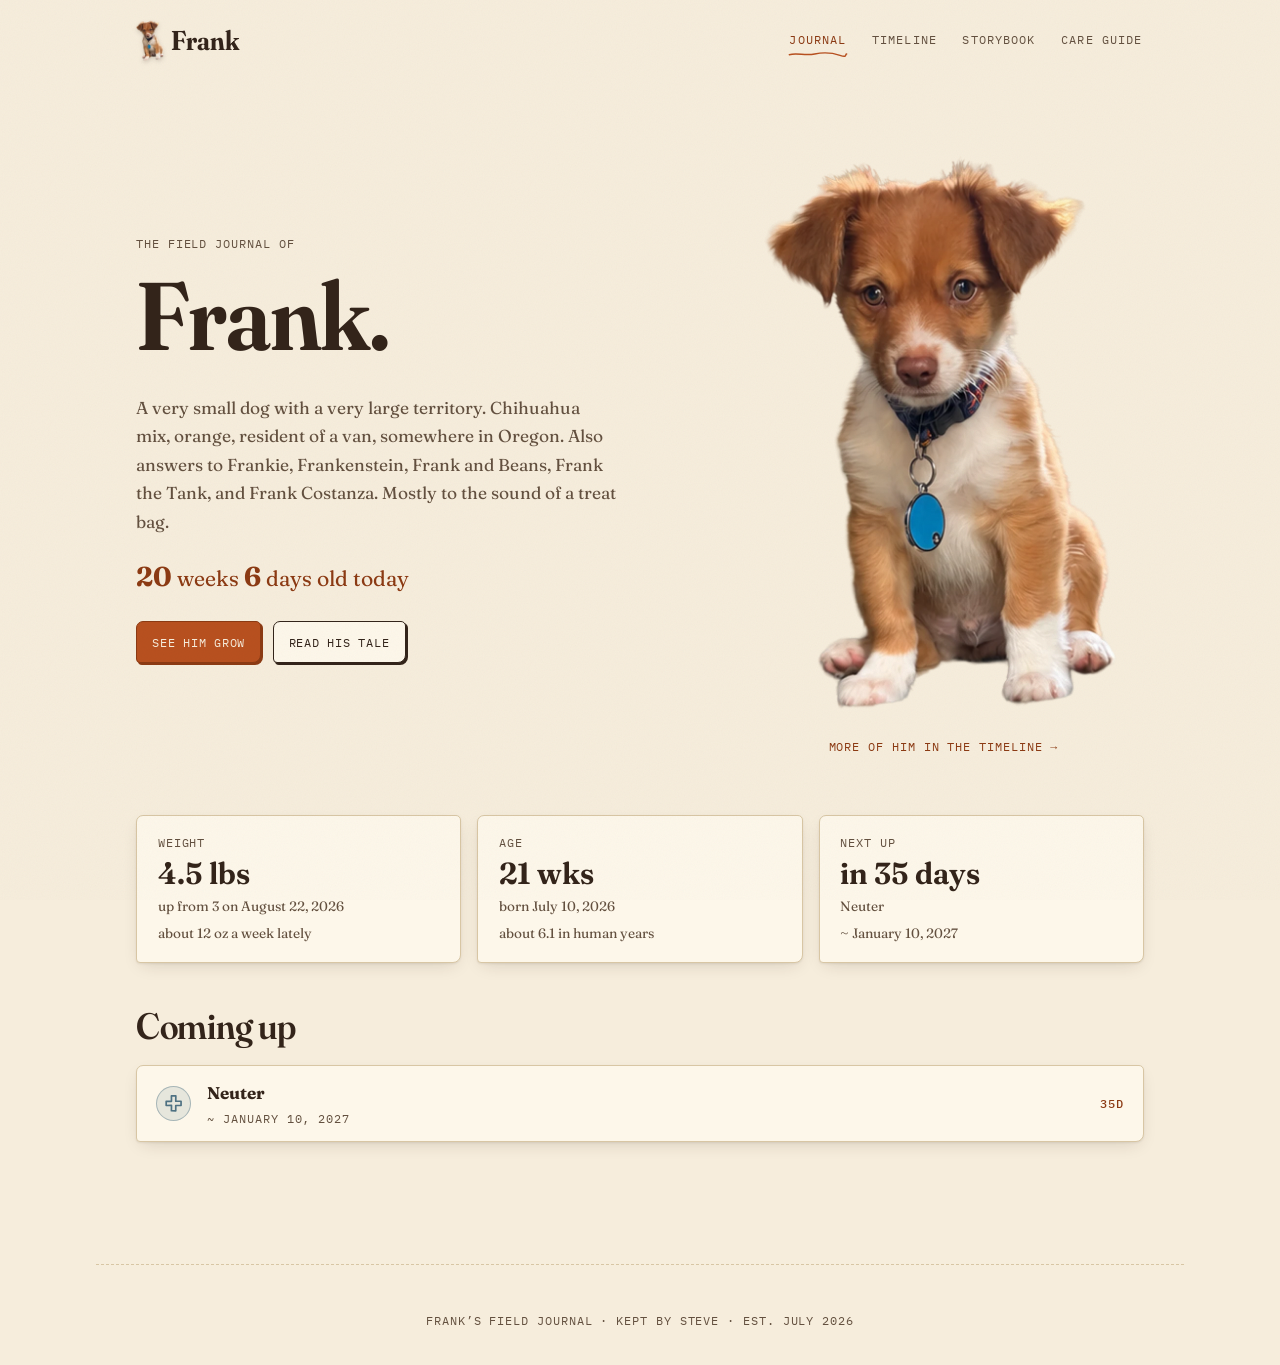
==== index.html @ 4b69120e "Deploy" ====
<!doctype html>
<html lang="en">
  <head>
    <meta charset="UTF-8" />
    <link rel="icon" type="image/svg+xml" href="./paw.svg" />
    <meta name="viewport" content="width=device-width, initial-scale=1.0" />
    <meta name="description" content="Frank's Field Journal. A very small dog, a very large territory." />
    <title>Frank</title>
    <script type="module" crossorigin src="./assets/index-DpwC5OIw.js"></script>
    <link rel="stylesheet" crossorigin href="./assets/index-DYeZfG-1.css">
  </head>
  <body>
    <div id="root"></div>
  </body>
</html>
---- assets/index-DYeZfG-1.css ----
@font-face{font-family:Fraunces Variable;font-style:normal;font-display:swap;font-weight:100 900;src:url(./fraunces-vietnamese-full-normal-7BpKI3vF.woff2) format("woff2-variations");unicode-range:U+0102-0103,U+0110-0111,U+0128-0129,U+0168-0169,U+01A0-01A1,U+01AF-01B0,U+0300-0301,U+0303-0304,U+0308-0309,U+0323,U+0329,U+1EA0-1EF9,U+20AB}@font-face{font-family:Fraunces Variable;font-style:normal;font-display:swap;font-weight:100 900;src:url(./fraunces-latin-ext-full-normal-YHFkNujK.woff2) format("woff2-variations");unicode-range:U+0100-02BA,U+02BD-02C5,U+02C7-02CC,U+02CE-02D7,U+02DD-02FF,U+0304,U+0308,U+0329,U+1D00-1DBF,U+1E00-1E9F,U+1EF2-1EFF,U+2020,U+20A0-20AB,U+20AD-20C0,U+2113,U+2C60-2C7F,U+A720-A7FF}@font-face{font-family:Fraunces Variable;font-style:normal;font-display:swap;font-weight:100 900;src:url(./fraunces-latin-full-normal-CFFu7zhK.woff2) format("woff2-variations");unicode-range:U+0000-00FF,U+0131,U+0152-0153,U+02BB-02BC,U+02C6,U+02DA,U+02DC,U+0304,U+0308,U+0329,U+2000-206F,U+20AC,U+2122,U+2191,U+2193,U+2212,U+2215,U+FEFF,U+FFFD}@font-face{font-family:IBM Plex Mono;font-style:normal;font-display:swap;font-weight:400;src:url(./ibm-plex-mono-cyrillic-ext-400-normal-xuaO2J-f.woff2) format("woff2"),url(./ibm-plex-mono-cyrillic-ext-400-normal-DMdlQ8Kv.woff) format("woff");unicode-range:U+0460-052F,U+1C80-1C8A,U+20B4,U+2DE0-2DFF,U+A640-A69F,U+FE2E-FE2F}@font-face{font-family:IBM Plex Mono;font-style:normal;font-display:swap;font-weight:400;src:url(./ibm-plex-mono-cyrillic-400-normal-BSMlKf0J.woff2) format("woff2"),url(./ibm-plex-mono-cyrillic-400-normal-CEL4l2ZJ.woff) format("woff");unicode-range:U+0301,U+0400-045F,U+0490-0491,U+04B0-04B1,U+2116}@font-face{font-family:IBM Plex Mono;font-style:normal;font-display:swap;font-weight:400;src:url(./ibm-plex-mono-vietnamese-400-normal-BulugwFq.woff2) format("woff2"),url(./ibm-plex-mono-vietnamese-400-normal-DDuiU_S-.woff) format("woff");unicode-range:U+0102-0103,U+0110-0111,U+0128-0129,U+0168-0169,U+01A0-01A1,U+01AF-01B0,U+0300-0301,U+0303-0304,U+0308-0309,U+0323,U+0329,U+1EA0-1EF9,U+20AB}@font-face{font-family:IBM Plex Mono;font-style:normal;font-display:swap;font-weight:400;src:url(./ibm-plex-mono-latin-ext-400-normal-BmRBH3aV.woff2) format("woff2"),url(./ibm-plex-mono-latin-ext-400-normal-D3D2R8hC.woff) format("woff");unicode-range:U+0100-02BA,U+02BD-02C5,U+02C7-02CC,U+02CE-02D7,U+02DD-02FF,U+0304,U+0308,U+0329,U+1D00-1DBF,U+1E00-1E9F,U+1EF2-1EFF,U+2020,U+20A0-20AB,U+20AD-20C0,U+2113,U+2C60-2C7F,U+A720-A7FF}@font-face{font-family:IBM Plex Mono;font-style:normal;font-display:swap;font-weight:400;src:url(./ibm-plex-mono-latin-400-normal-DMJ8VG8y.woff2) format("woff2"),url(./ibm-plex-mono-latin-400-normal-CvHOgSBP.woff) format("woff");unicode-range:U+0000-00FF,U+0131,U+0152-0153,U+02BB-02BC,U+02C6,U+02DA,U+02DC,U+0304,U+0308,U+0329,U+2000-206F,U+20AC,U+2122,U+2191,U+2193,U+2212,U+2215,U+FEFF,U+FFFD}@font-face{font-family:IBM Plex Mono;font-style:normal;font-display:swap;font-weight:500;src:url(./ibm-plex-mono-cyrillic-ext-500-normal-BqneJy0T.woff2) format("woff2"),url(./ibm-plex-mono-cyrillic-ext-500-normal-BIfNGwUT.woff) format("woff");unicode-range:U+0460-052F,U+1C80-1C8A,U+20B4,U+2DE0-2DFF,U+A640-A69F,U+FE2E-FE2F}@font-face{font-family:IBM Plex Mono;font-style:normal;font-display:swap;font-weight:500;src:url(./ibm-plex-mono-cyrillic-500-normal-Bq9vWWag.woff2) format("woff2"),url(./ibm-plex-mono-cyrillic-500-normal-Ael50iVv.woff) format("woff");unicode-range:U+0301,U+0400-045F,U+0490-0491,U+04B0-04B1,U+2116}@font-face{font-family:IBM Plex Mono;font-style:normal;font-display:swap;font-weight:500;src:url(./ibm-plex-mono-vietnamese-500-normal-DZ4AoWbu.woff2) format("woff2"),url(./ibm-plex-mono-vietnamese-500-normal-C8zxqsMH.woff) format("woff");unicode-range:U+0102-0103,U+0110-0111,U+0128-0129,U+0168-0169,U+01A0-01A1,U+01AF-01B0,U+0300-0301,U+0303-0304,U+0308-0309,U+0323,U+0329,U+1EA0-1EF9,U+20AB}@font-face{font-family:IBM Plex Mono;font-style:normal;font-display:swap;font-weight:500;src:url(./ibm-plex-mono-latin-ext-500-normal-CAhNIIs5.woff2) format("woff2"),url(./ibm-plex-mono-latin-ext-500-normal-CZ70TYgx.woff) format("woff");unicode-range:U+0100-02BA,U+02BD-02C5,U+02C7-02CC,U+02CE-02D7,U+02DD-02FF,U+0304,U+0308,U+0329,U+1D00-1DBF,U+1E00-1E9F,U+1EF2-1EFF,U+2020,U+20A0-20AB,U+20AD-20C0,U+2113,U+2C60-2C7F,U+A720-A7FF}@font-face{font-family:IBM Plex Mono;font-style:normal;font-display:swap;font-weight:500;src:url(./ibm-plex-mono-latin-500-normal-DSY6xOcd.woff2) format("woff2"),url(./ibm-plex-mono-latin-500-normal-CB9ihrfo.woff) format("woff");unicode-range:U+0000-00FF,U+0131,U+0152-0153,U+02BB-02BC,U+02C6,U+02DA,U+02DC,U+0304,U+0308,U+0329,U+2000-206F,U+20AC,U+2122,U+2191,U+2193,U+2212,U+2215,U+FEFF,U+FFFD}:root{--paper: #f6eddc;--paper-2: #efe3c9;--paper-3: #e6d5b0;--card: #fdf7ea;--ink: #33241a;--ink-soft: #63503f;--ink-faint: #8a7562;--clay: #b8501f;--clay-deep: #8c3a13;--clay-soft: #e8c3a6;--clay-wash: #f3ddc9;--sage: #77865c;--sage-deep: #52603c;--sage-wash: #e3e6d3;--sky: #7f9fb0;--sky-deep: #4e7182;--sky-wash: #dde7eb;--tape: rgba(250, 236, 189, .7);--line: #d8c6a4;--font-serif: "Fraunces Variable", "Iowan Old Style", Georgia, serif;--font-mono: "IBM Plex Mono", ui-monospace, "SF Mono", monospace;--wag: cubic-bezier(.34, 1.56, .64, 1);--ease-out: cubic-bezier(.22, 1, .36, 1);--dur-quick: .18s;--dur-move: .32s;--dur-slow: .6s;--shadow-card: 0 1px 2px rgba(51, 36, 26, .08), 0 6px 18px -6px rgba(51, 36, 26, .18);--shadow-lift: 0 2px 4px rgba(51, 36, 26, .1), 0 14px 30px -10px rgba(51, 36, 26, .25);--radius: 6px;--radius-wonky: 7px 5px 8px 4px;--page-max: 68rem;--grain-opacity: .05}@media(prefers-reduced-motion:reduce){:root{--wag: ease-out;--dur-quick: 1ms;--dur-move: .12s;--dur-slow: .16s}}*,*:before,*:after{box-sizing:border-box}html{scroll-behavior:smooth}@media(prefers-reduced-motion:reduce){html{scroll-behavior:auto}}body{margin:0;background:var(--paper);color:var(--ink);font-family:var(--font-serif);font-size:17px;line-height:1.65;font-variation-settings:"opsz" 12,"SOFT" 0,"WONK" 0;-webkit-font-smoothing:antialiased;overflow-x:hidden}body:after{content:"";position:fixed;top:0;right:0;bottom:0;left:0;z-index:60;pointer-events:none;opacity:var(--grain-opacity);mix-blend-mode:multiply;background-image:url("data:image/svg+xml,%3Csvg xmlns='http://www.w3.org/2000/svg' width='240' height='240'%3E%3Cfilter id='n'%3E%3CfeTurbulence type='fractalNoise' baseFrequency='0.85' numOctaves='2' stitchTiles='stitch'/%3E%3C/filter%3E%3Crect width='100%25' height='100%25' filter='url(%23n)'/%3E%3C/svg%3E")}h1,h2,h3{font-family:var(--font-serif);line-height:1.12;margin:0 0 .5em;letter-spacing:-.01em}h1{font-size:clamp(2.4rem,6vw,4.2rem);font-weight:640;font-variation-settings:"opsz" 144,"SOFT" 45,"WONK" 1}h2{font-size:clamp(1.6rem,3.4vw,2.3rem);font-weight:600;font-variation-settings:"opsz" 100,"SOFT" 35,"WONK" 1}h3{font-size:1.15rem;font-weight:620;font-variation-settings:"opsz" 40,"SOFT" 20,"WONK" 0}p{margin:0 0 1em}a{color:var(--clay-deep);text-decoration-thickness:1.5px;text-underline-offset:3px;transition:color var(--dur-quick) ease}a:hover{color:var(--clay)}img{max-width:100%;display:block}button{font:inherit;cursor:pointer}::selection{background:var(--clay-soft)}:focus-visible{outline:2.5px solid var(--sky-deep);outline-offset:2px;border-radius:3px}.page{max-width:var(--page-max);margin:0 auto;padding:1.5rem clamp(1rem,4vw,2.5rem) 5rem}.mono{font-family:var(--font-mono);font-size:.72rem;letter-spacing:.08em;text-transform:uppercase;color:var(--ink-soft)}.card{background:var(--card);border:1px solid var(--line);border-radius:var(--radius-wonky);box-shadow:var(--shadow-card)}.tape{position:relative}.tape:before{content:"";position:absolute;top:-12px;left:50%;width:92px;height:26px;transform:translate(-50%) rotate(var(--tape-tilt, -3deg));background:var(--tape);box-shadow:0 1px 2px #33241a1f;opacity:.9;z-index:2}.scribble{background:url("data:image/svg+xml,%3Csvg xmlns='http://www.w3.org/2000/svg' width='120' height='9' viewBox='0 0 120 9'%3E%3Cpath d='M2 6 C 18 2, 32 8, 48 5 S 78 2, 96 6 S 112 4, 118 5' fill='none' stroke='%23b8501f' stroke-width='2.5' stroke-linecap='round'/%3E%3C/svg%3E") repeat-x left bottom / 120px 9px;padding-bottom:10px}.doodle-arrow{color:var(--ink-faint)}.skip-link{position:absolute;left:-999px;top:8px;z-index:100;background:var(--ink);color:var(--paper);padding:.5rem 1rem;border-radius:var(--radius)}.skip-link:focus{left:8px}@media print{body:after{display:none}}.sr-only{position:absolute;width:1px;height:1px;padding:0;margin:-1px;overflow:hidden;clip:rect(0 0 0 0);white-space:nowrap;border:0}.btn{display:inline-flex;align-items:center;gap:.45rem;font-family:var(--font-mono);font-size:.78rem;letter-spacing:.06em;text-transform:uppercase;text-decoration:none;color:var(--ink);background:var(--card);border:1.5px solid var(--ink);border-radius:var(--radius-wonky);padding:.6rem .95rem;box-shadow:2px 2px 0 var(--ink);transition:transform var(--dur-quick) var(--wag),box-shadow var(--dur-quick) var(--wag)}.btn:hover{transform:translate(-1px,-2px) rotate(-.5deg);box-shadow:3px 4px 0 var(--ink);color:var(--ink)}.btn:active{transform:translate(1px,1px);box-shadow:1px 1px 0 var(--ink)}.btn-primary{background:var(--clay);border-color:var(--clay-deep);color:var(--paper);box-shadow:2px 2px 0 var(--clay-deep)}.btn-primary:hover{color:var(--paper);box-shadow:3px 4px 0 var(--clay-deep)}.scrap-photo{margin:0;transform:rotate(var(--tilt, -1.5deg));transition:transform var(--dur-move) var(--wag)}.scrap-photo:hover{transform:rotate(0) scale(1.015)}@media(prefers-reduced-motion:reduce){.scrap-photo,.scrap-photo:hover{transform:none}}.scrap-frame{display:block;width:100%;padding:10px 10px 14px;background:#fffdf7;border:1px solid var(--line);border-radius:2px;box-shadow:var(--shadow-card);cursor:pointer;transition:box-shadow var(--dur-move) var(--wag)}button.scrap-frame:hover{box-shadow:var(--shadow-lift)}span.scrap-frame{cursor:default}.scrap-img{display:block;background-size:cover;background-position:center;border-radius:1px;overflow:hidden}.scrap-img img{width:100%;height:auto;opacity:0;transition:opacity .4s ease}.scrap-img img.is-loaded{opacity:1}.scrap-img video{width:100%;height:auto;display:block}.scrap-video .scrap-frame{position:relative}.scrap-duration{position:absolute;top:16px;right:16px;background:#33241abf;color:var(--paper);padding:.15rem .5rem;border-radius:99px;pointer-events:none}.scrap-photo figcaption{font-family:var(--font-mono);font-size:.72rem;letter-spacing:.04em;color:var(--ink-soft);text-align:center;padding:.5rem .3rem 0}.scrap-place{color:var(--sage-deep);white-space:nowrap}.tmap{padding:1.1rem 1.3rem .8rem}.tmap-head{display:flex;justify-content:space-between;align-items:baseline;gap:.8rem;flex-wrap:wrap}.tmap-head h3{margin:0}.tmap svg{width:100%;height:auto;display:block}.tmap-outline{fill:var(--sage-wash);fill-opacity:.5;stroke:var(--ink-soft);stroke-width:2;stroke-linejoin:round}.tmap-route{fill:none;stroke:var(--clay);stroke-width:2;stroke-dasharray:5 6;stroke-linecap:round}.tmap-paw{fill:var(--clay-deep)}.tmap-label{font-family:var(--font-mono);font-size:10.5px;fill:var(--ink);paint-order:stroke;stroke:var(--card);stroke-width:3px;stroke-linejoin:round}.tmap-note{font-family:var(--font-serif);font-style:italic;font-size:12px;fill:var(--ink-faint)}.tmap-hint{margin:.4rem 0 .3rem;color:var(--ink-faint);text-transform:none;letter-spacing:.03em}.growth-chart{padding:1.1rem 1.3rem .8rem}.growth-head{display:flex;justify-content:space-between;align-items:baseline}.growth-head h3{margin:0}.growth-plot{position:relative}.growth-plot svg{width:100%;height:auto;display:block}.growth-tick{font-family:var(--font-mono);font-size:10px;fill:var(--ink-faint)}.growth-label{font-family:var(--font-mono);font-size:11px;font-weight:500;fill:var(--ink)}.growth-line{stroke-dasharray:1;stroke-dashoffset:1;animation:growth-draw 1.1s var(--ease-out) .2s forwards}@keyframes growth-draw{to{stroke-dashoffset:0}}.growth-tip{position:absolute;transform:translate(-50%,-160%);background:var(--ink);color:var(--paper);padding:.3rem .55rem;border-radius:var(--radius);pointer-events:none;white-space:nowrap;text-transform:none;letter-spacing:.02em}.home-hero{display:grid;grid-template-columns:1.15fr .85fr;gap:clamp(1.5rem,5vw,4rem);align-items:center;padding:clamp(1.5rem,5vh,4rem) 0 2.5rem}@media(max-width:800px){.home-hero{grid-template-columns:1fr}}.home-title{font-size:clamp(3.4rem,9vw,6rem);margin:.1em 0 .25em}.home-aka{font-size:1.08rem;color:var(--ink-soft);max-width:30rem}.home-age{font-size:1.35rem;font-variation-settings:"opsz" 40,"SOFT" 30,"WONK" 1;color:var(--clay-deep);margin:.4rem 0 1.4rem}.home-age strong{font-size:1.7rem;font-weight:680;font-variant-numeric:tabular-nums}.home-cta{display:flex;gap:.7rem;flex-wrap:wrap}.home-hero-art{max-width:24rem;justify-self:center;width:100%;cursor:pointer;user-select:none;-webkit-user-select:none;text-align:center}.home-mascot{width:100%;height:auto;display:block}.home-latest{display:inline-block;margin-top:.9rem;color:var(--clay-deep);text-decoration:none}.home-latest:hover{text-decoration:underline}.home-bento{display:grid;grid-template-columns:repeat(auto-fit,minmax(10.5rem,1fr));gap:1rem;margin:1rem 0 2.6rem}.home-stat{display:flex;flex-direction:column;gap:.3rem;padding:1.1rem 1.3rem}.home-stat strong{font-size:1.9rem;font-weight:640;font-variation-settings:"opsz" 60,"SOFT" 30,"WONK" 0;line-height:1.1}.home-stat-sub{font-size:.85rem;color:var(--ink-soft)}.home-jump{font:inherit;color:var(--clay-deep);background:none;border:none;padding:0;text-decoration:underline;text-decoration-thickness:1.5px;text-underline-offset:3px}.home-jump:hover{color:var(--clay)}.home-upcoming{margin-bottom:2.6rem}.home-upcoming-list{list-style:none;padding:0;margin:0;display:grid;gap:.7rem}.home-upcoming-list li{display:flex;align-items:center;gap:1rem;padding:.85rem 1.2rem}.home-upcoming-list li>div{display:flex;flex-direction:column;gap:.1rem}.home-up-badge{display:inline-flex;align-items:center;justify-content:center;width:2.2rem;height:2.2rem;border-radius:50%;flex:0 0 auto;background:color-mix(in srgb,currentColor 13%,transparent);border:1.5px solid color-mix(in srgb,currentColor 42%,transparent)}.home-up-days{margin-left:auto;color:var(--clay-deep);font-weight:500}.home-open-list{list-style:none;padding:1.4rem 1.6rem;margin:0;display:grid;gap:1rem;background:var(--card);border:1px solid var(--line);border-radius:var(--radius-wonky);box-shadow:var(--shadow-card);background-image:repeating-linear-gradient(transparent 0,transparent 27px,color-mix(in srgb,var(--line) 45%,transparent) 28px)}.home-open-list li{display:flex;gap:.8rem;align-items:flex-start}.home-open-list p{margin:.15rem 0 0;font-size:.88rem;color:var(--ink-soft)}.home-check{flex:0 0 auto;width:1.05rem;height:1.05rem;margin-top:.22rem;border:2px solid var(--ink-soft);border-radius:3px 4px 3px 5px;transform:rotate(-2deg)}.home-open-hint{margin-top:.8rem;color:var(--ink-faint);text-transform:none;letter-spacing:.03em}.site-nav{display:flex;align-items:center;justify-content:space-between;gap:1rem;flex-wrap:wrap;max-width:var(--page-max);margin:0 auto;padding:1.1rem clamp(1rem,4vw,2.5rem) .4rem}.wordmark{display:inline-flex;align-items:center;gap:.45rem;font-size:1.7rem;font-weight:660;font-variation-settings:"opsz" 144,"SOFT" 50,"WONK" 1;color:var(--ink);text-decoration:none;transition:transform var(--dur-quick) var(--wag)}.wordmark:hover{color:var(--ink);transform:rotate(-2deg)}.wordmark-frank{width:auto;height:42px;transform:rotate(-4deg);transition:transform var(--dur-quick) var(--wag);filter:drop-shadow(0 2px 2px rgba(51,36,26,.18))}.wordmark:hover .wordmark-frank{transform:rotate(4deg)}.site-nav nav{display:flex;gap:clamp(.6rem,2vw,1.4rem);flex-wrap:wrap}.nav-link{font-family:var(--font-mono);font-size:.78rem;letter-spacing:.09em;text-transform:uppercase;text-decoration:none;color:var(--ink-soft);padding:.4rem .1rem .55rem;transition:color var(--dur-quick) ease,transform var(--dur-quick) var(--wag)}.nav-link:hover{color:var(--clay-deep);transform:translateY(-2px)}.nav-link.active{color:var(--clay-deep);background:url("data:image/svg+xml,%3Csvg xmlns='http://www.w3.org/2000/svg' width='90' height='8' viewBox='0 0 90 8'%3E%3Cpath d='M2 5 C 14 2, 26 7, 40 4 S 66 2, 78 6 S 85 4, 88 4' fill='none' stroke='%23b8501f' stroke-width='2.2' stroke-linecap='round'/%3E%3C/svg%3E") no-repeat left bottom / 100% 8px}.site-footer{max-width:var(--page-max);margin:0 auto;padding:2.5rem clamp(1rem,4vw,2.5rem) 2rem;border-top:1px dashed var(--line);text-align:center}.paw-cursor{position:fixed;top:0;left:0;z-index:70;pointer-events:none;color:var(--clay);opacity:.5;font-size:.95rem}::view-transition-old(root),::view-transition-new(root){animation-duration:.22s}@media(prefers-reduced-motion:reduce){::view-transition-old(root),::view-transition-new(root){animation:none}}.zoomies{position:fixed;top:0;right:0;bottom:0;left:0;z-index:80;pointer-events:none;overflow:hidden}.zoomies-paw{position:absolute;left:0;color:var(--clay);opacity:.85}@media print{.site-nav,.site-footer,.skip-link{display:none!important}}
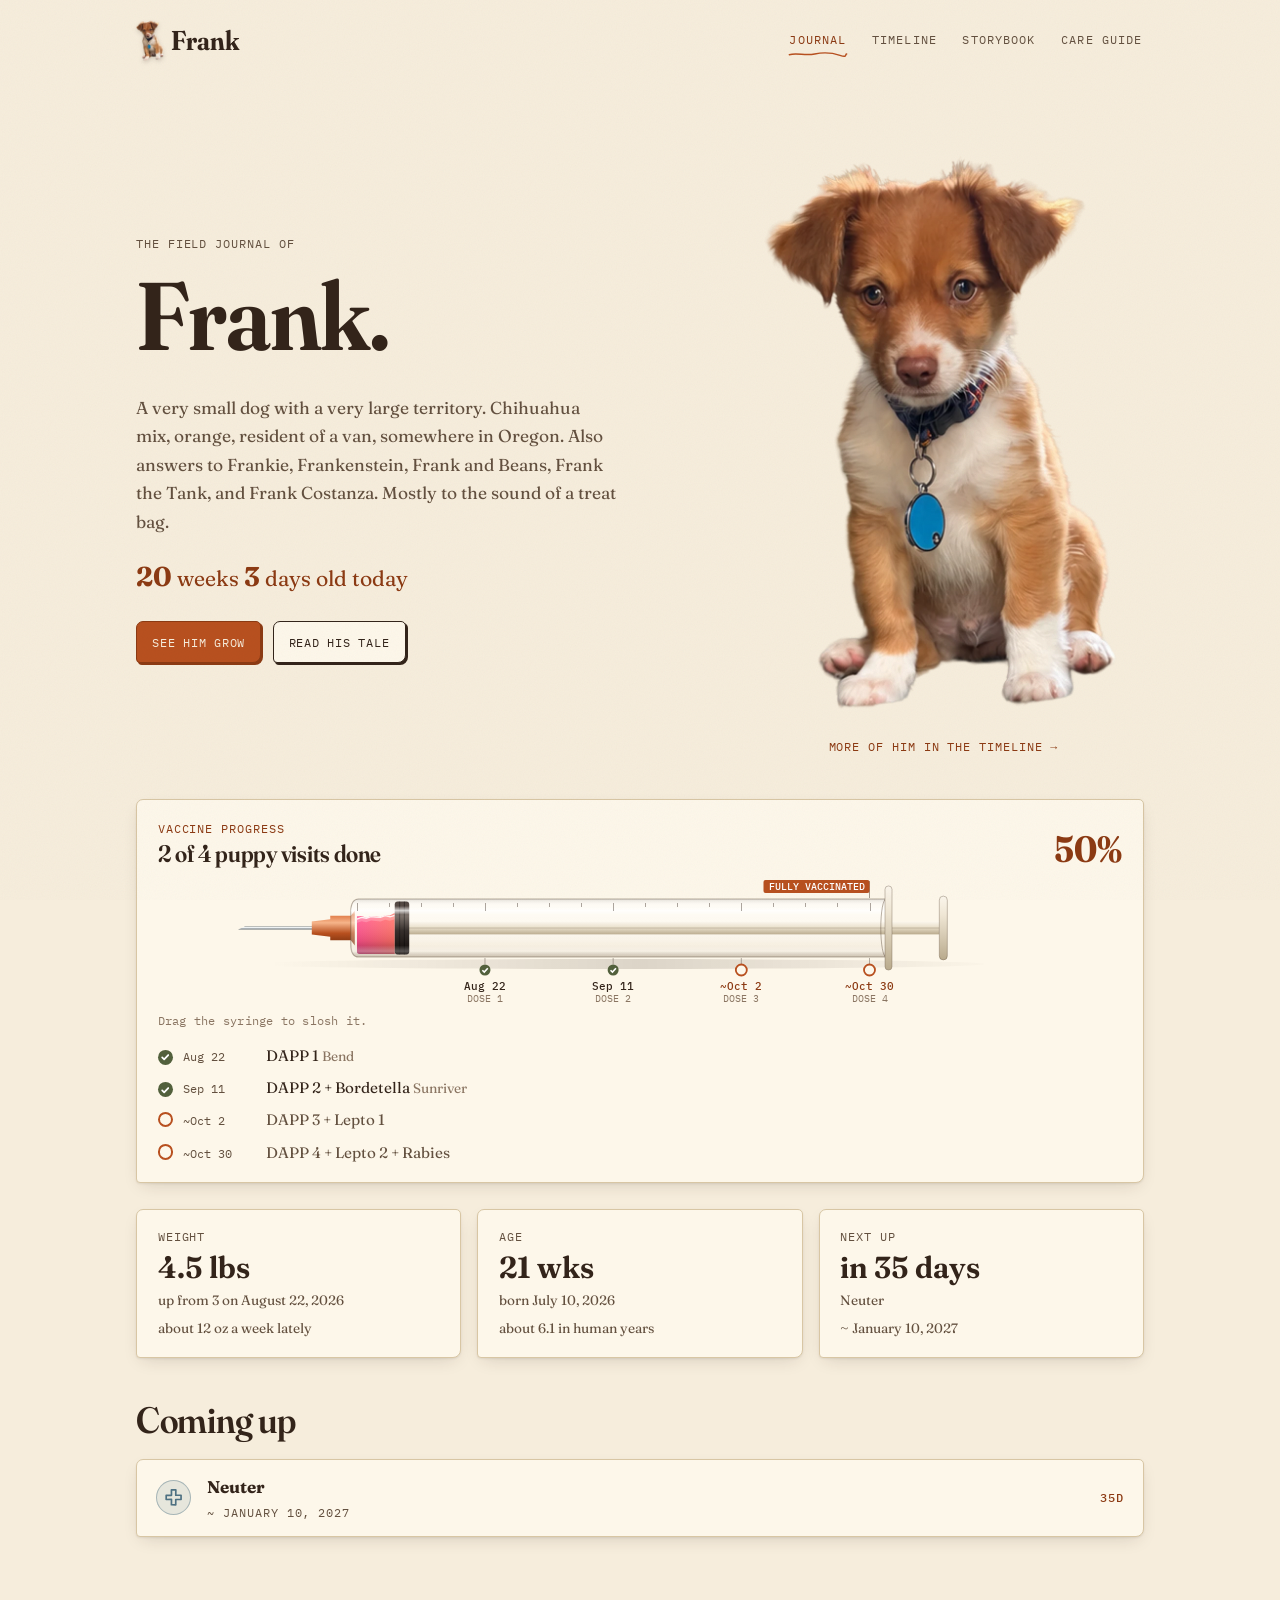
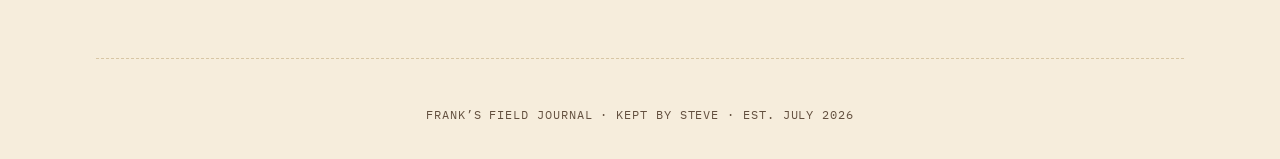
==== commit 23d47805: "Add vaccine progress syringe to home page Co-Authored-By: Claude Opus 5.5 <noreply@anthropic.com> Cl" ====
--- a/index.html
+++ b/index.html
@@ -8,6 +8,7 @@
     <title>Frank</title>
     <script type="module" crossorigin src="./assets/index-DpwC5OIw.js"></script>
     <link rel="stylesheet" crossorigin href="./assets/index-DYeZfG-1.css">
+    <script type="module" src="./extras/vaccine-syringe.js?v=2"></script>
   </head>
   <body>
     <div id="root"></div>
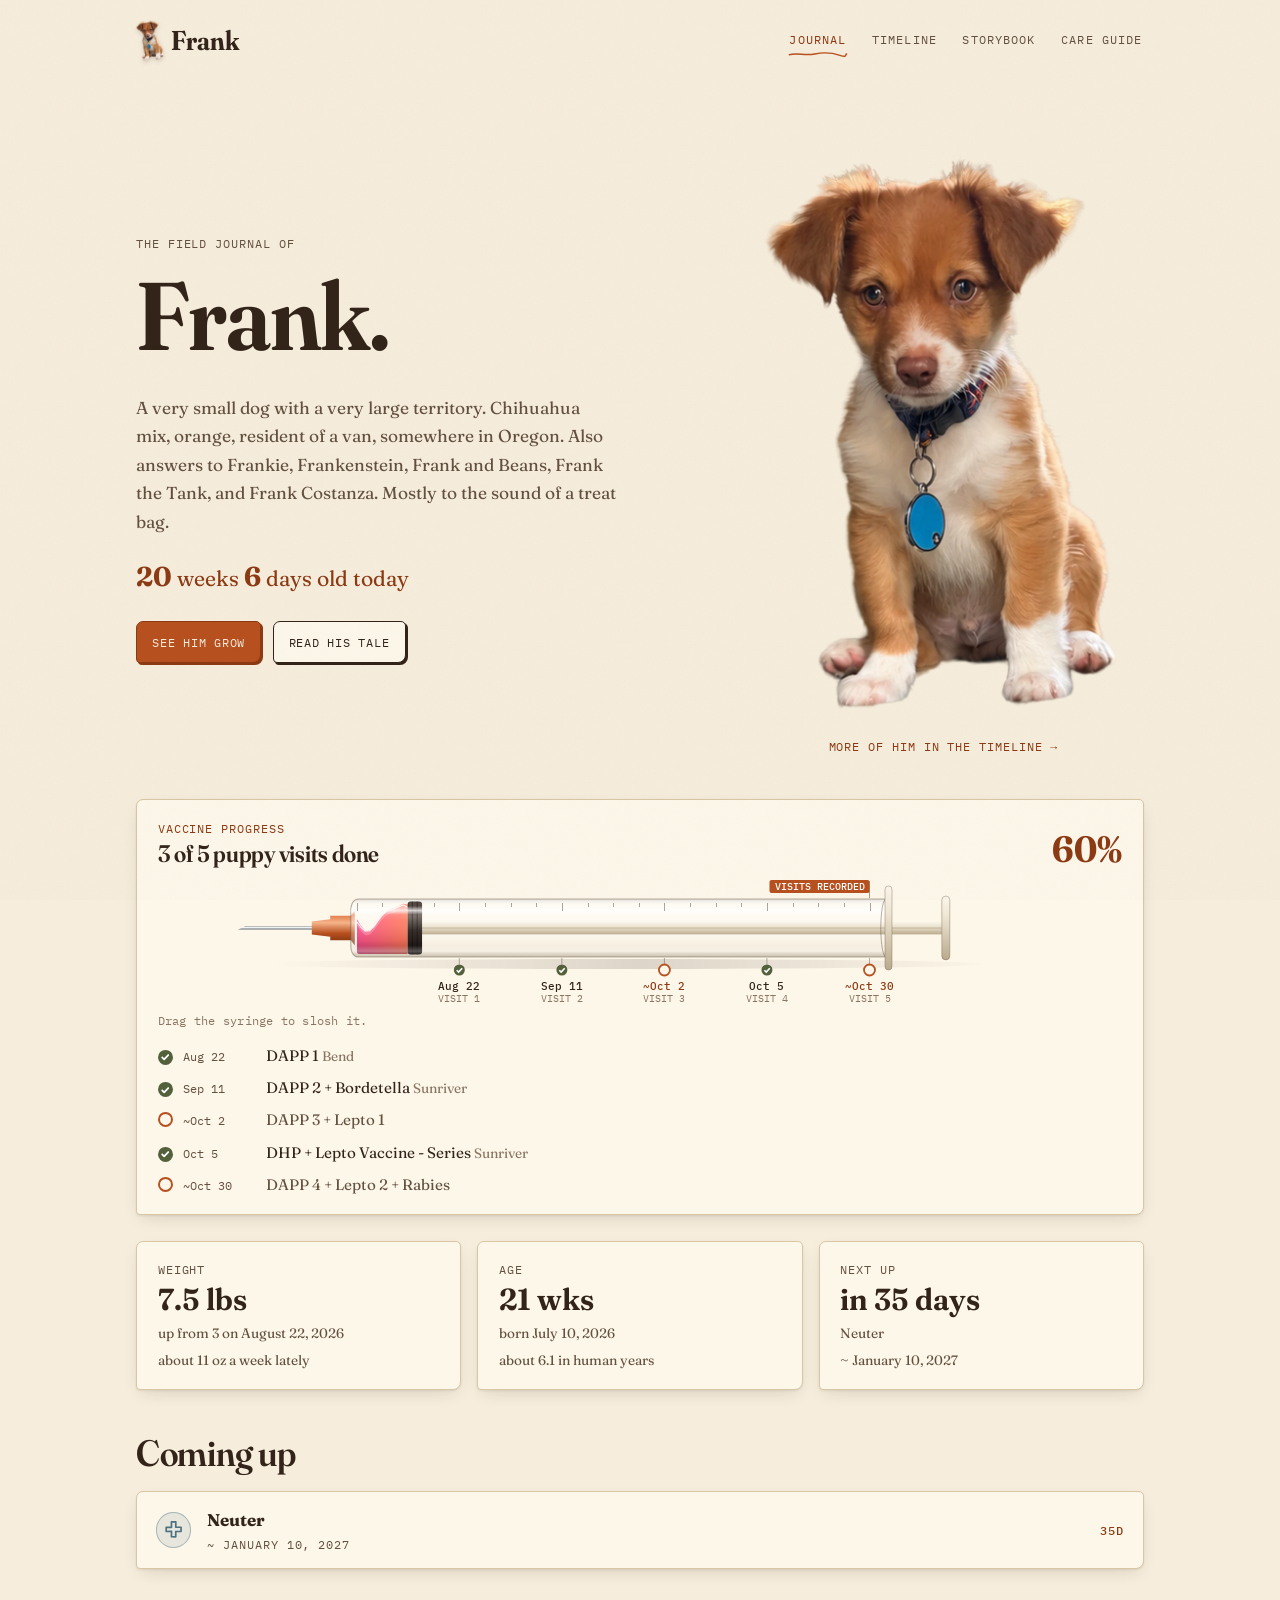
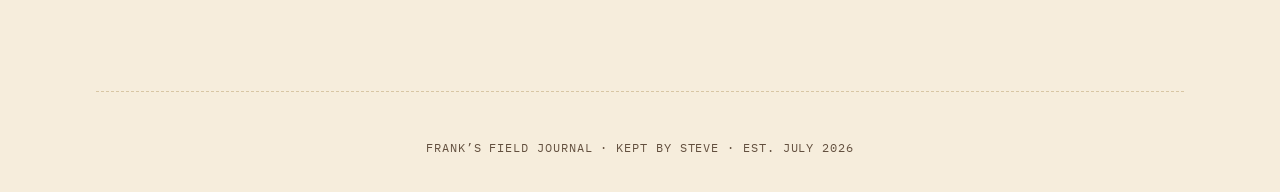
==== commit cbfbcdab: "Record October 5 vaccine and 7.5 lb weigh-in" ====
--- a/index.html
+++ b/index.html
@@ -6,7 +6,7 @@
     <meta name="viewport" content="width=device-width, initial-scale=1.0" />
     <meta name="description" content="Frank's Field Journal. A very small dog, a very large territory." />
     <title>Frank</title>
-    <script type="module" crossorigin src="./assets/index-DpwC5OIw.js"></script>
+    <script type="module" crossorigin src="./assets/index-uD_aRKPD.js"></script>
     <link rel="stylesheet" crossorigin href="./assets/index-DYeZfG-1.css">
     <script type="module" src="./extras/vaccine-syringe.js?v=2"></script>
   </head>
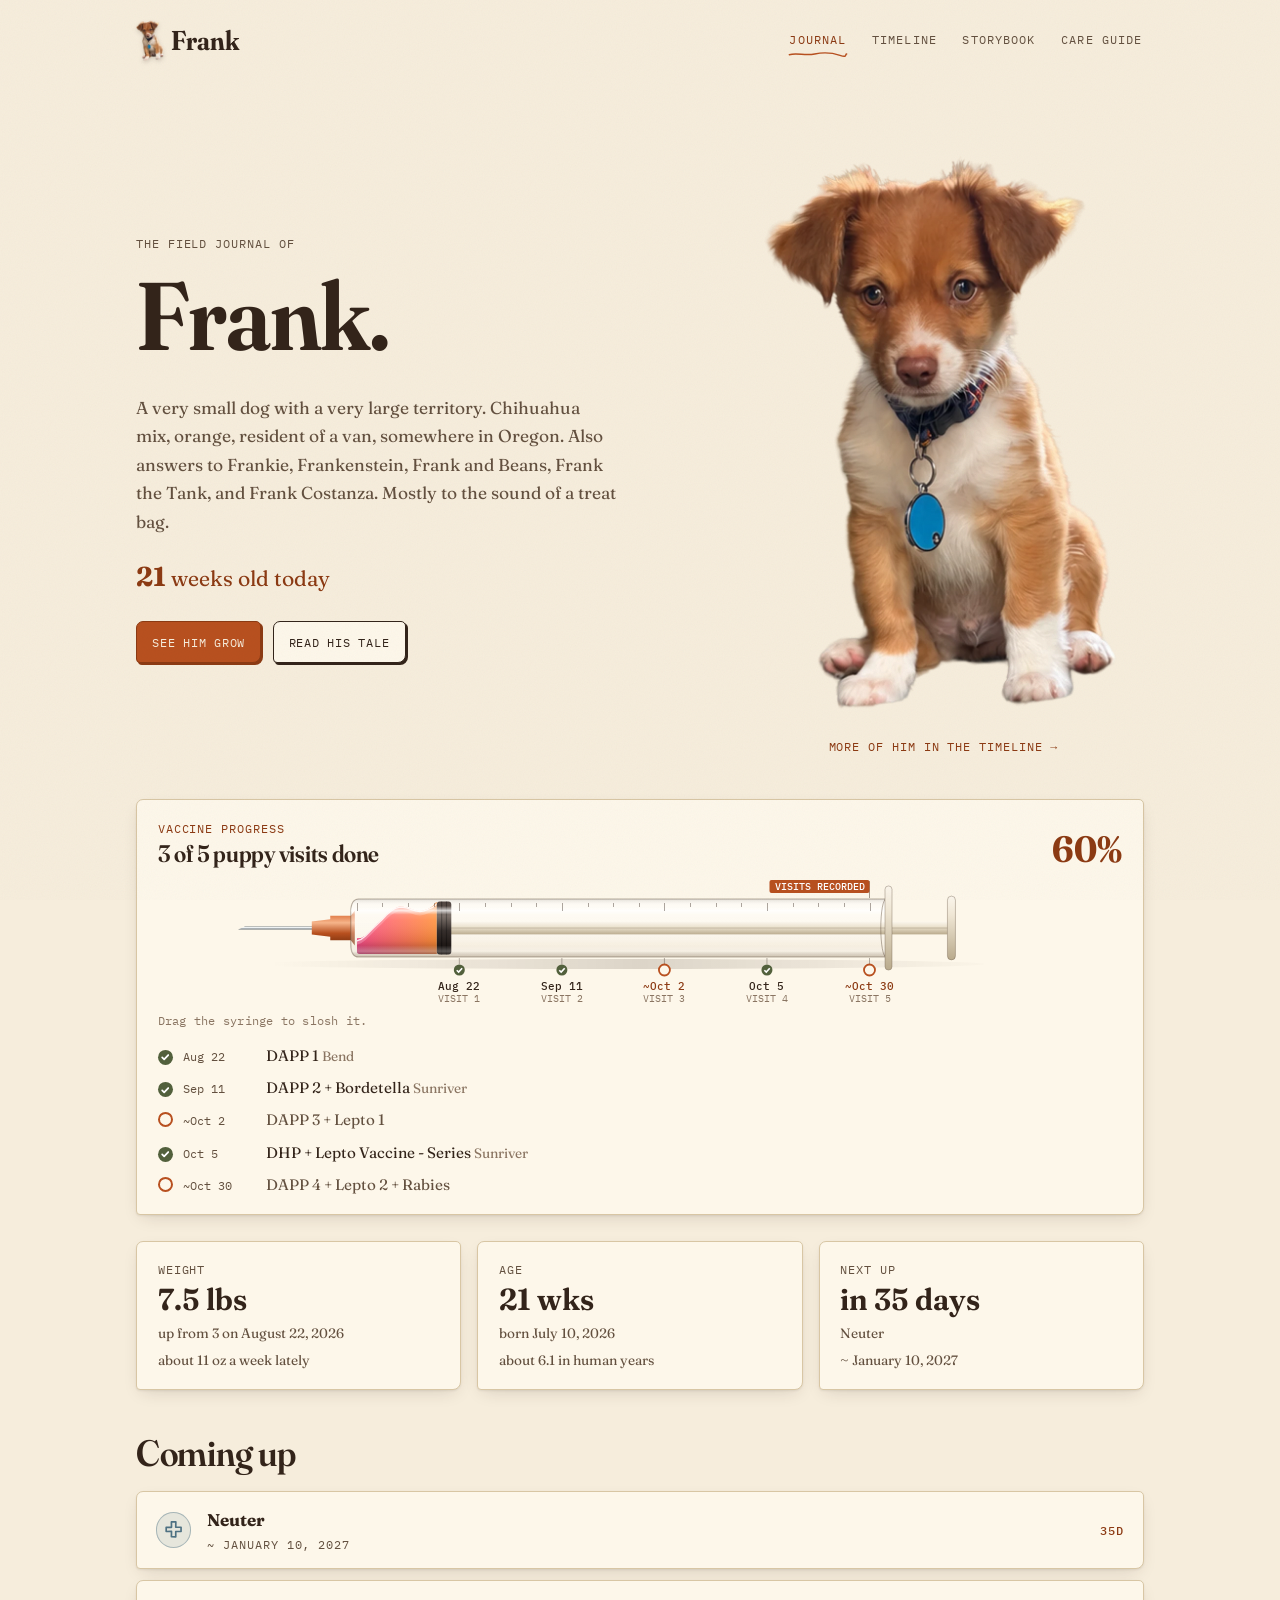
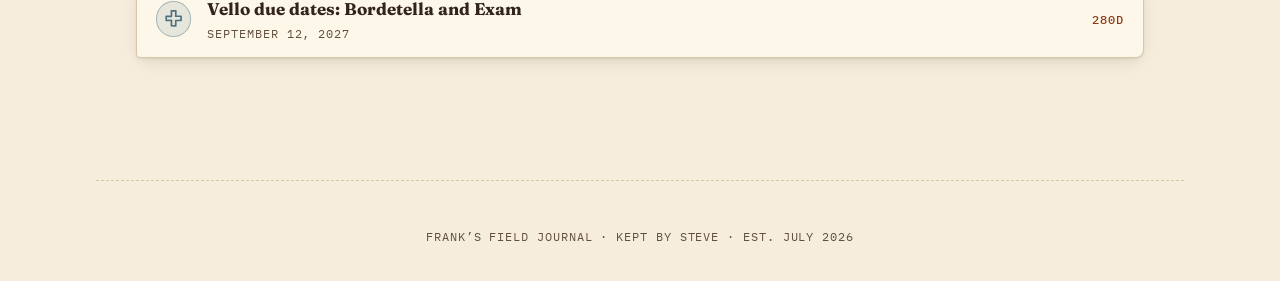
==== commit bf78a350: "Add source-labeled Vello due dates and appointment history" ====
--- a/index.html
+++ b/index.html
@@ -6,7 +6,7 @@
     <meta name="viewport" content="width=device-width, initial-scale=1.0" />
     <meta name="description" content="Frank's Field Journal. A very small dog, a very large territory." />
     <title>Frank</title>
-    <script type="module" crossorigin src="./assets/index-uD_aRKPD.js"></script>
+    <script type="module" crossorigin src="./assets/index-9XsykRcl.js"></script>
     <link rel="stylesheet" crossorigin href="./assets/index-DYeZfG-1.css">
     <script type="module" src="./extras/vaccine-syringe.js?v=2"></script>
   </head>
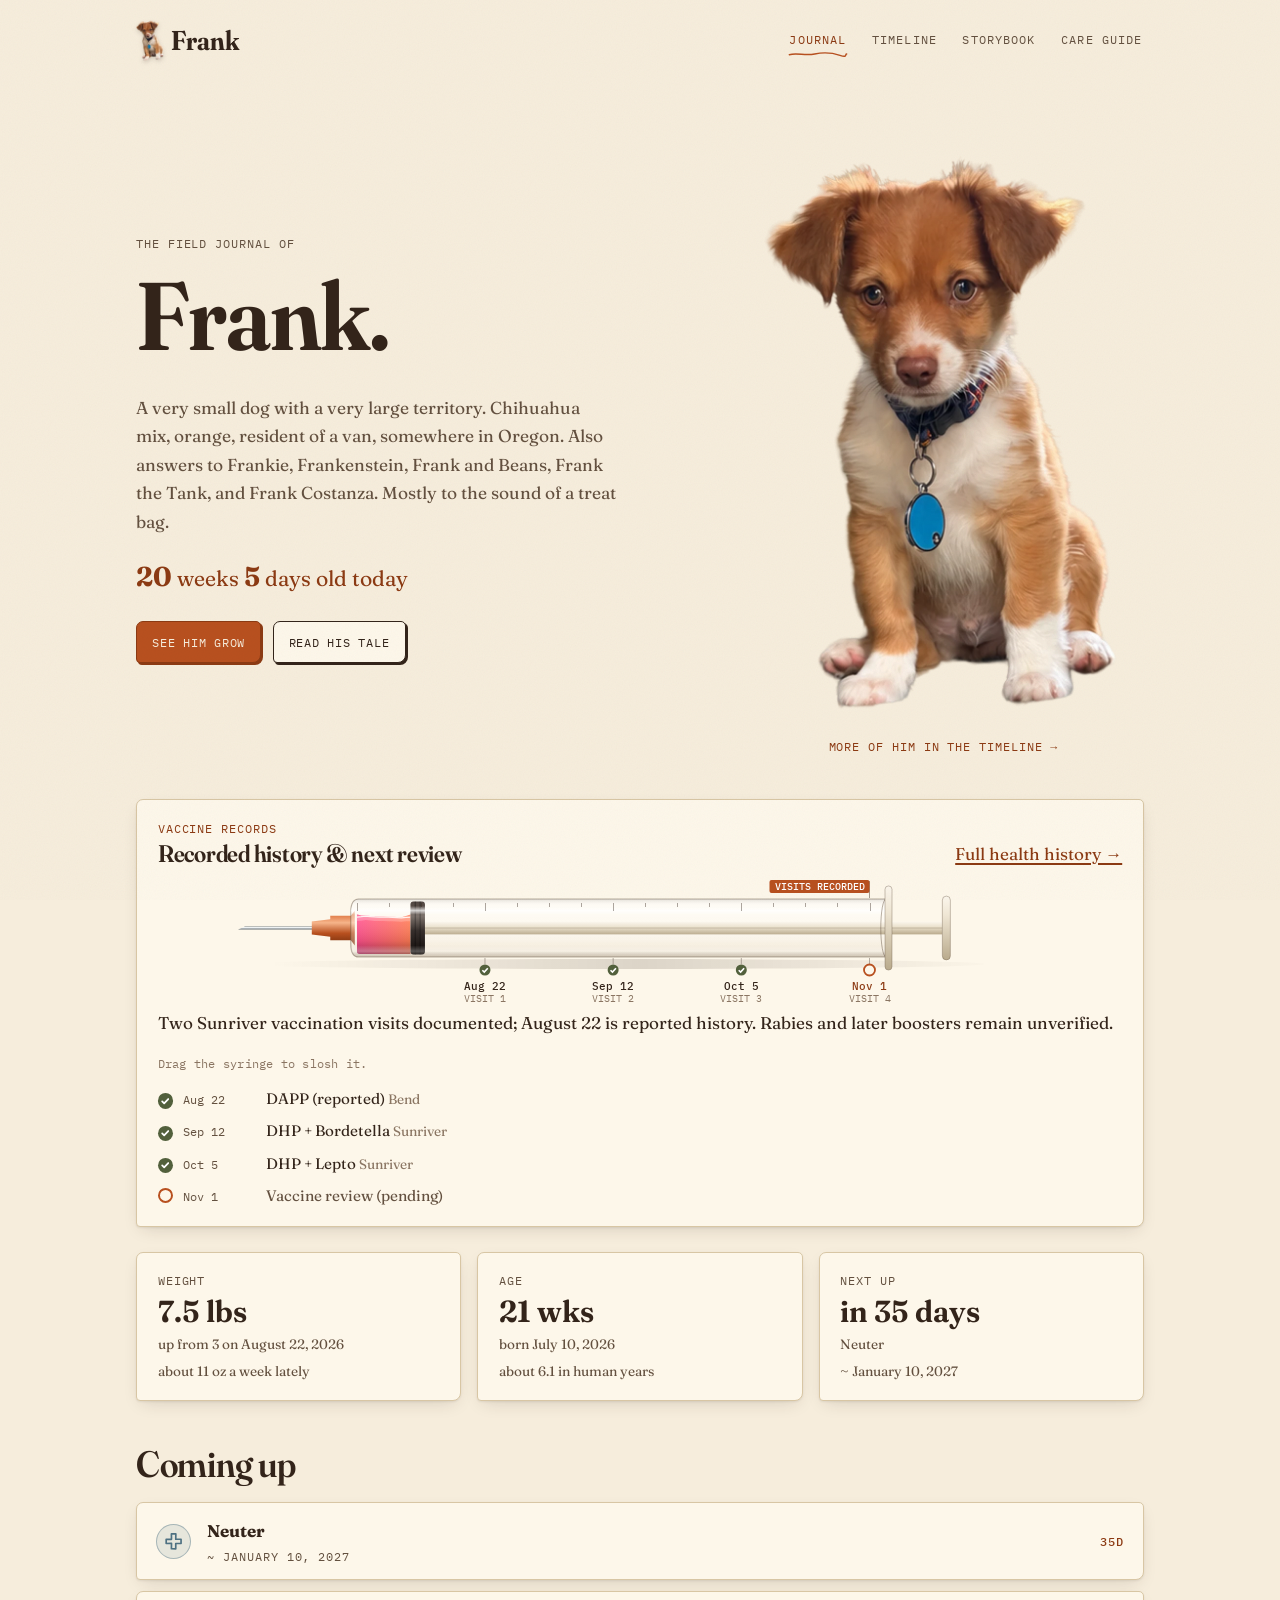
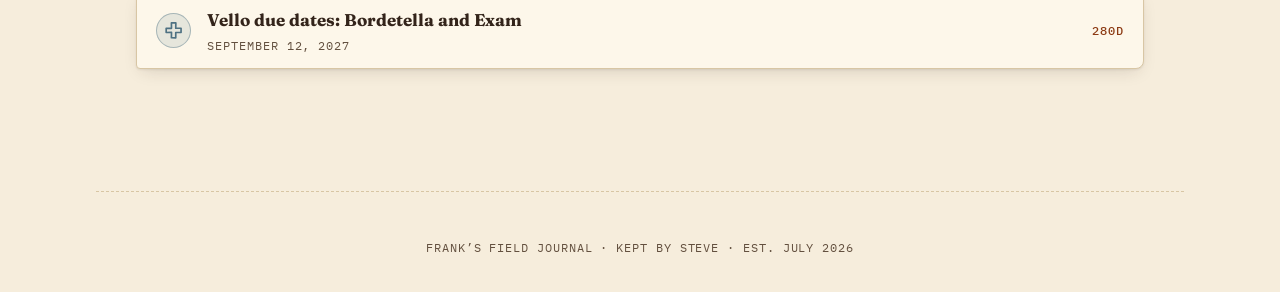
==== commit ce4f65e3: "Publish sourced health history and correct vaccine timeline" ====
--- a/index.html
+++ b/index.html
@@ -8,7 +8,7 @@
     <title>Frank</title>
     <script type="module" crossorigin src="./assets/index-9XsykRcl.js"></script>
     <link rel="stylesheet" crossorigin href="./assets/index-DYeZfG-1.css">
-    <script type="module" src="./extras/vaccine-syringe.js?v=2"></script>
+    <script type="module" src="./extras/vaccine-syringe.js?v=3"></script>
   </head>
   <body>
     <div id="root"></div>
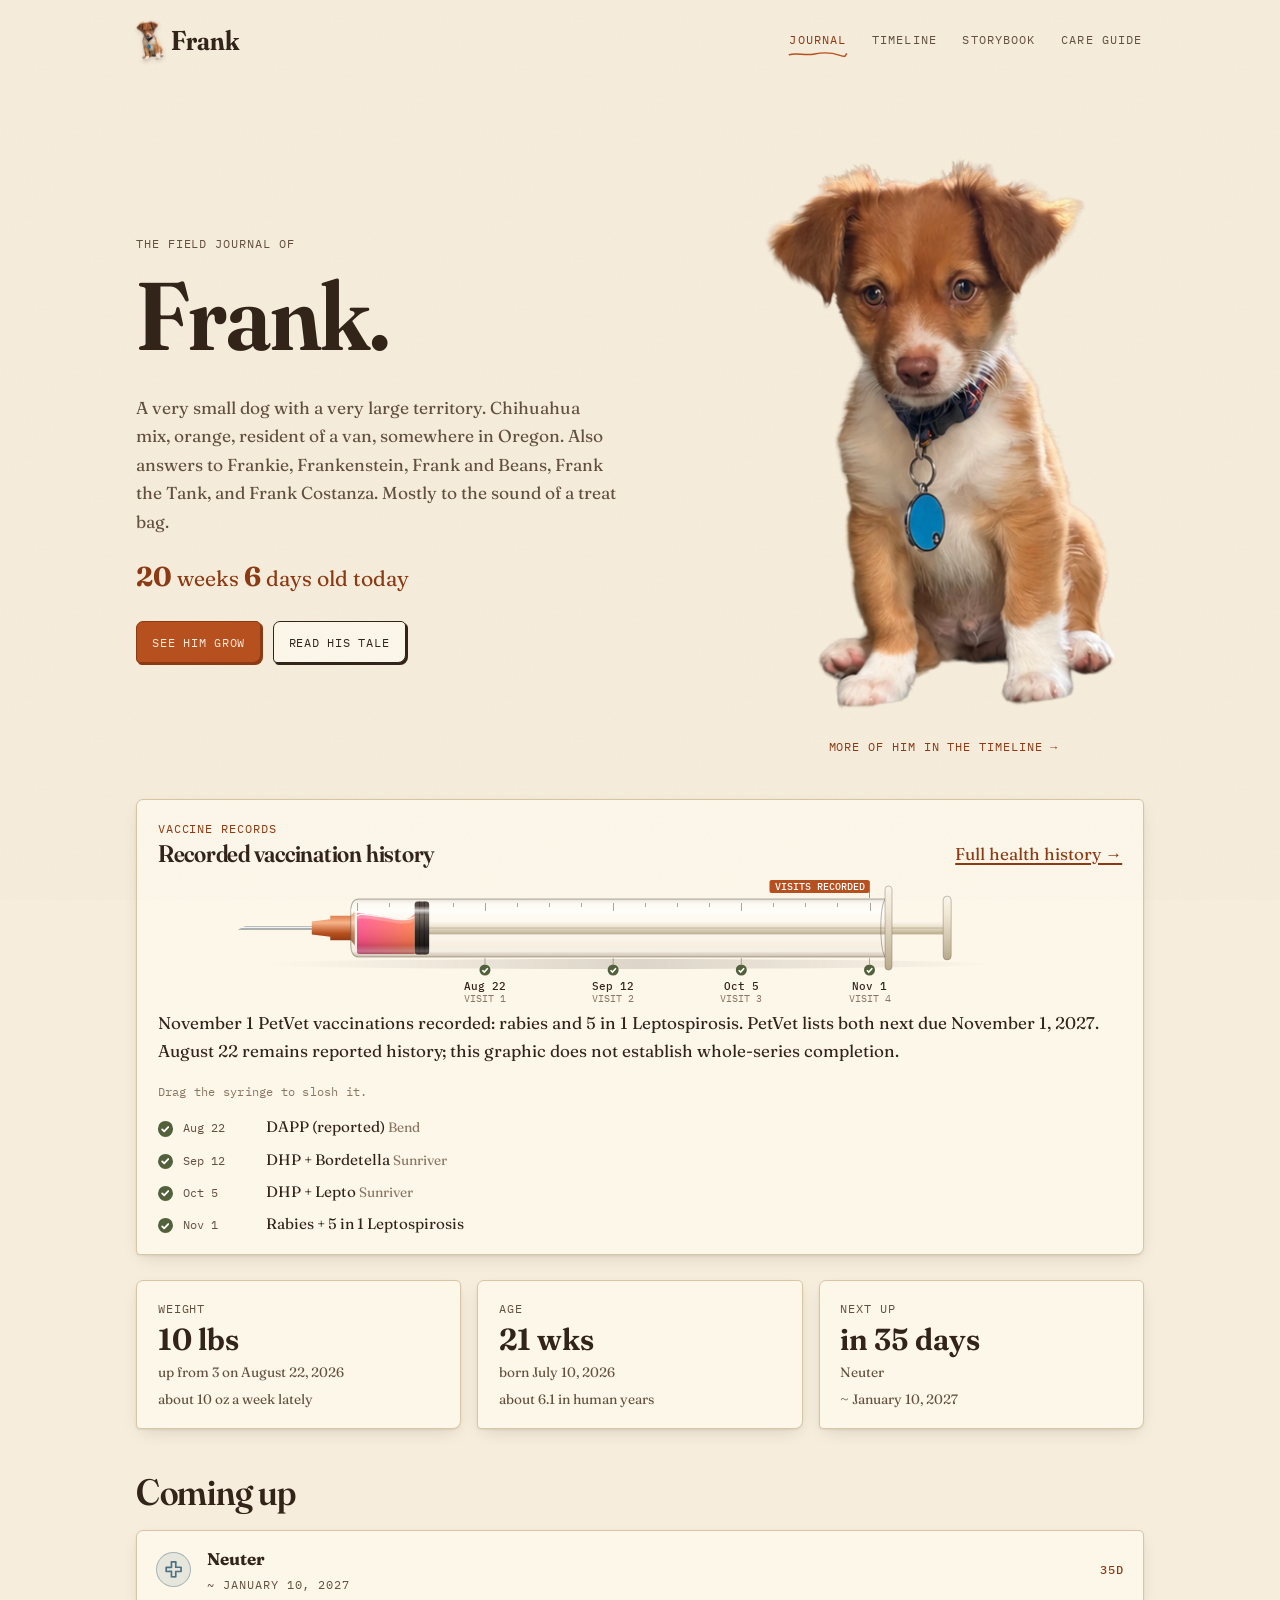
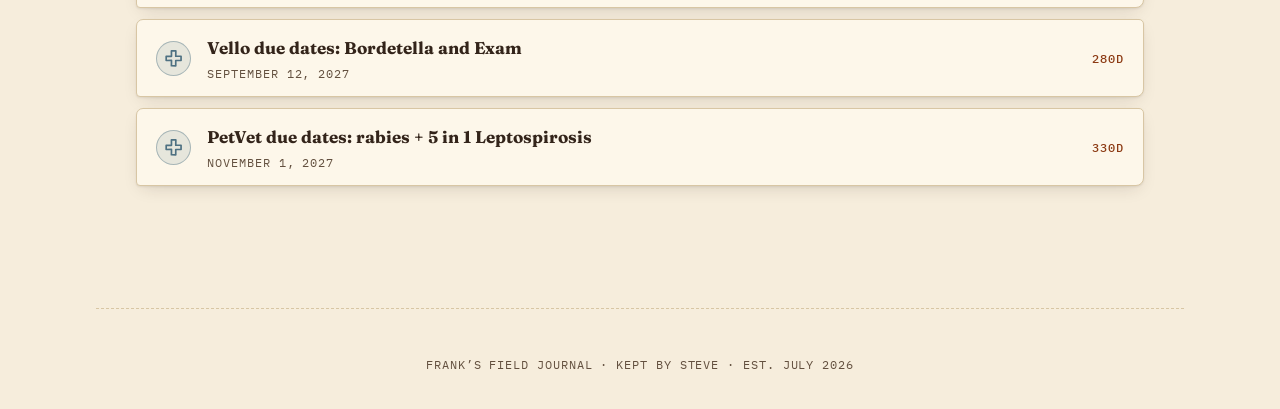
==== commit 3e92f49d: "Record November 1 PetVet vaccinations and clinical weight" ====
--- a/index.html
+++ b/index.html
@@ -8,7 +8,7 @@
     <title>Frank</title>
     <script type="module" crossorigin src="./assets/index-9XsykRcl.js"></script>
     <link rel="stylesheet" crossorigin href="./assets/index-DYeZfG-1.css">
-    <script type="module" src="./extras/vaccine-syringe.js?v=3"></script>
+    <script type="module" src="./extras/vaccine-syringe.js?v=4"></script>
   </head>
   <body>
     <div id="root"></div>
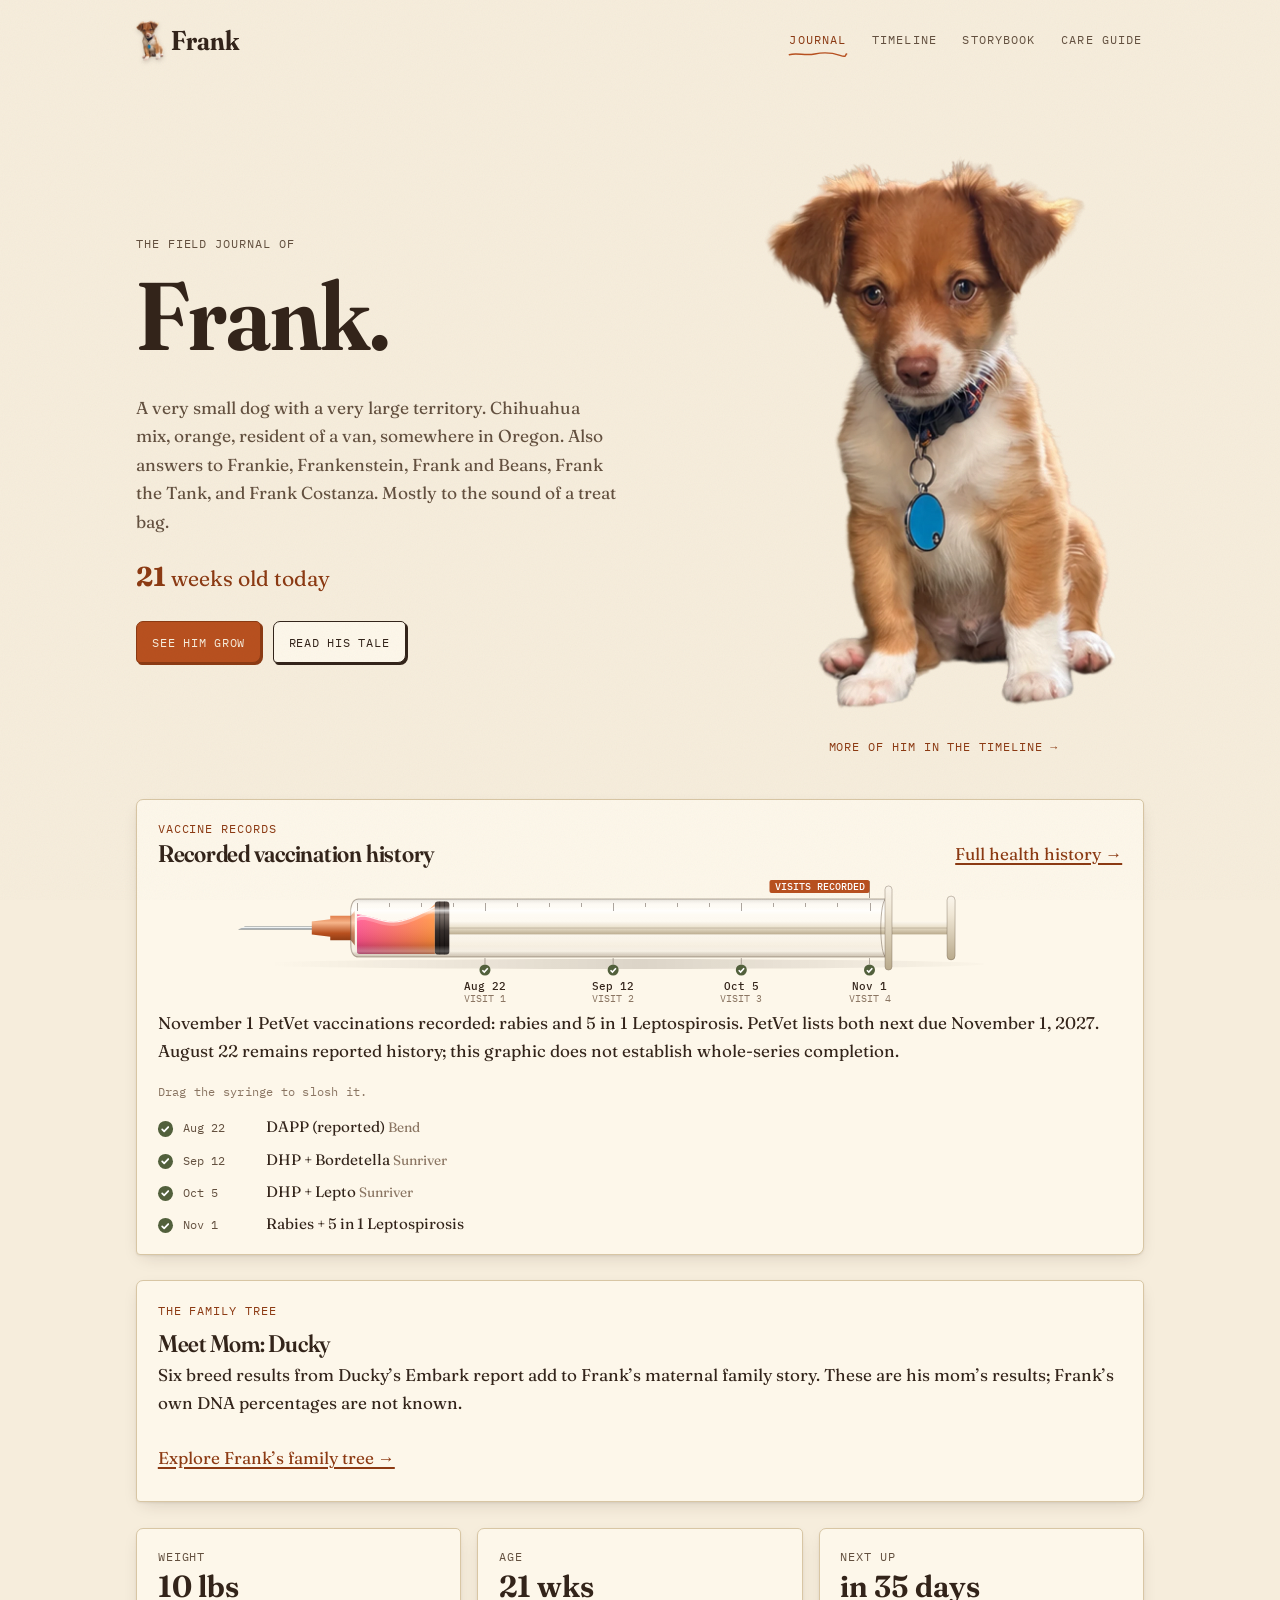
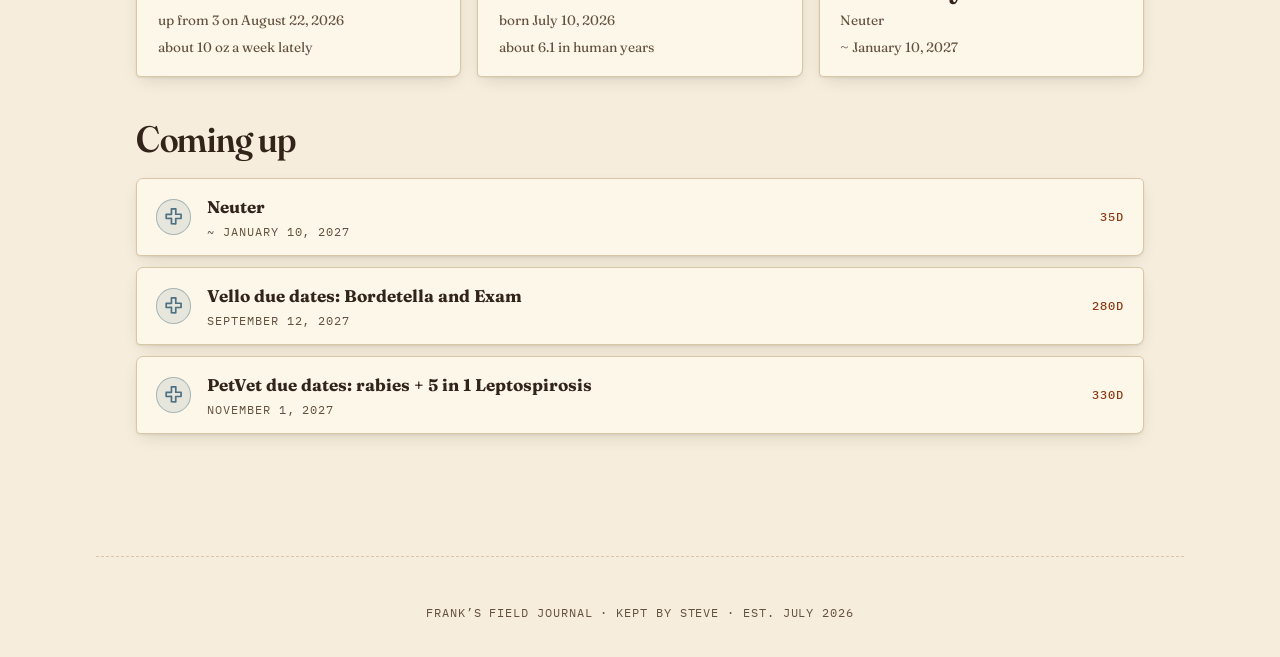
==== commit 2e3c650e: "Add Ducky maternal breed ancestry and family tree" ====
--- a/index.html
+++ b/index.html
@@ -9,6 +9,7 @@
     <script type="module" crossorigin src="./assets/index-9XsykRcl.js"></script>
     <link rel="stylesheet" crossorigin href="./assets/index-DYeZfG-1.css">
     <script type="module" src="./extras/vaccine-syringe.js?v=4"></script>
+    <script type="module" src="./extras/family-tree.js?v=1"></script>
   </head>
   <body>
     <div id="root"></div>
